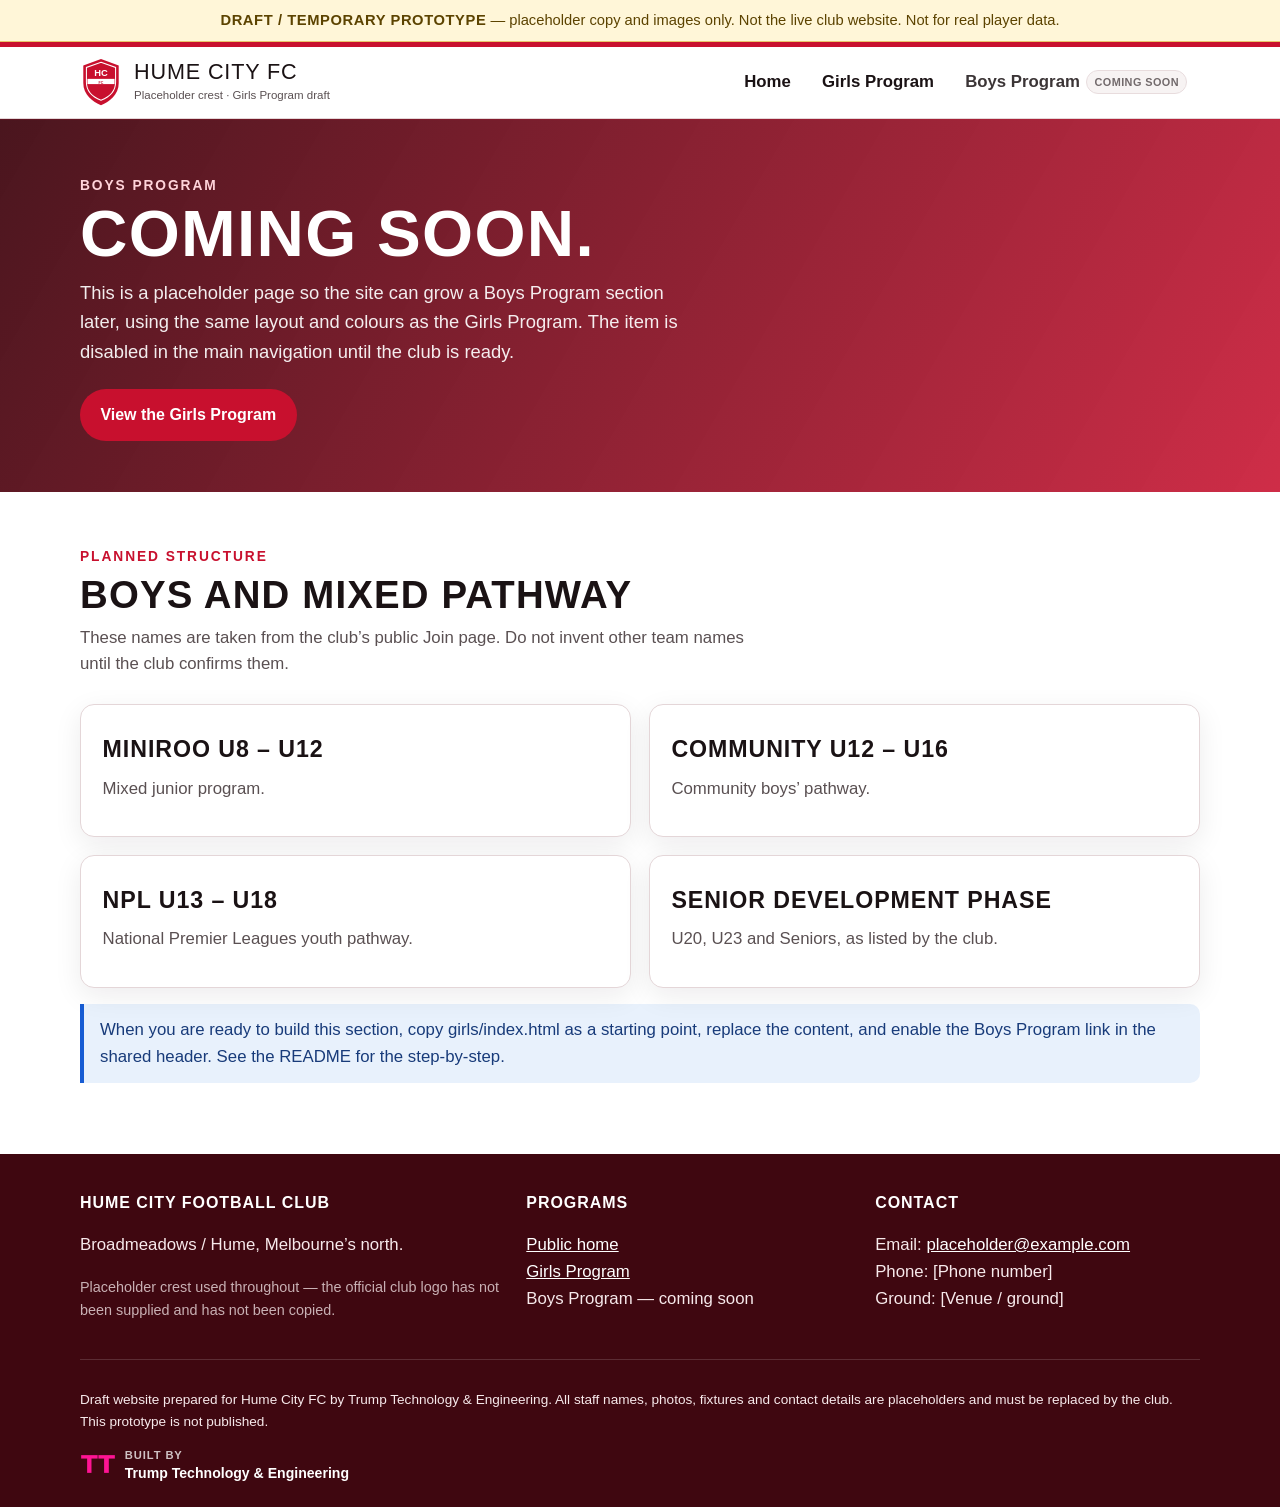
==== boys/index.html @ 2032ac0a "Add Hume City FC girls program prototype (sample data only) Co-authored-by: btrump23 <btrump23@users" ====
<!DOCTYPE html>
<html lang="en-AU">
<head>
  <meta charset="utf-8">
  <meta name="viewport" content="width=device-width, initial-scale=1">
  <title>Boys Program — coming soon | Hume City FC (draft)</title>
  <meta name="description" content="Coming soon stub for the Hume City FC Boys Program.">
  <link rel="icon" href="data:image/svg+xml;charset=utf-8,%3Csvg%20xmlns%3D%22http%3A%2F%2Fwww.w3.org%2F2000%2Fsvg%22%20viewBox%3D%220%200%2080%2096%22%20role%3D%22img%22%20aria-labelledby%3D%22crestTitle%20crestDesc%22%3E%0A%20%20%3Ctitle%20id%3D%22crestTitle%22%3EPlaceholder%20crest%3C%2Ftitle%3E%0A%20%20%3Cdesc%20id%3D%22crestDesc%22%3EA%20simple%20shield%20used%20as%20a%20placeholder.%20This%20is%20not%20the%20official%20Hume%20City%20FC%20logo.%3C%2Fdesc%3E%0A%20%20%3Cpath%20d%3D%22M40%204L74%2016.5V50c0%2022.5-18%2036.5-34%2042.5C24%2086.5%206%2072.5%206%2050V16.5L40%204z%22%20fill%3D%22%23C8102E%22%2F%3E%0A%20%20%3Cpath%20d%3D%22M40%2010L68%2020v28.5c0%2018-14.2%2029.2-28%2034.5-13.8-5.3-28-16.5-28-34.5V20L40%2010z%22%20fill%3D%22%23C8102E%22%20stroke%3D%22%23fff%22%20stroke-width%3D%222%22%2F%3E%0A%20%20%3Cpath%20d%3D%22M14%2042h52v10H14z%22%20fill%3D%22%23fff%22%2F%3E%0A%20%20%3Ctext%20x%3D%2240%22%20y%3D%2236%22%20text-anchor%3D%22middle%22%20fill%3D%22%23fff%22%20font-family%3D%22Arial%20Narrow%2C%20Arial%2C%20sans-serif%22%20font-size%3D%2218%22%20font-weight%3D%22700%22%3EHC%3C%2Ftext%3E%0A%20%20%3Ctext%20x%3D%2240%22%20y%3D%2251.5%22%20text-anchor%3D%22middle%22%20fill%3D%22%23C8102E%22%20font-family%3D%22Arial%20Narrow%2C%20Arial%2C%20sans-serif%22%20font-size%3D%227%22%20font-weight%3D%22700%22%3EFC%3C%2Ftext%3E%0A%3C%2Fsvg%3E%0A">
  <style>
/* Hume City FC Girls Program — shared stylesheet (offline, system fonts) */
:root {
  --red: #C8102E;
  --red-dark: #8E0B20;
  --red-deep: #3F0710;
  --ink: #1A1214;
  --muted: #5A5052;
  --line: #E4D6D8;
  --paper: #F6F2F2;
  --white: #ffffff;
  --good: #0F7B3A;
  --good-bg: #E8F6EE;
  --bad: #B42318;
  --bad-bg: #FDECEC;
  --warn: #9A6700;
  --warn-bg: #FFF6D8;
  --info: #175CD3;
  --info-bg: #E8F1FC;
  --shadow: 0 8px 28px rgba(26, 18, 20, 0.08);
  --radius: 14px;
  --display: "Arial Narrow", "Franklin Gothic Medium", "Helvetica Neue Condensed", Impact, sans-serif;
  --body: "Segoe UI", Calibri, "Helvetica Neue", Arial, sans-serif;
}

*, *::before, *::after { box-sizing: border-box; }
html { scroll-behavior: smooth; }
body {
  margin: 0;
  font-family: var(--body);
  font-size: 1.05rem;
  line-height: 1.6;
  color: var(--ink);
  background: var(--white);
}
img { max-width: 100%; height: auto; }
a { color: var(--red-dark); }
a:hover { color: var(--red); }
:focus-visible {
  outline: 3px solid var(--red);
  outline-offset: 3px;
}
.skip-link {
  position: absolute;
  left: 1rem;
  top: -4rem;
  background: var(--red);
  color: var(--white);
  padding: 0.6rem 1rem;
  z-index: 100;
  border-radius: 0 0 8px 8px;
}
.skip-link:focus { top: 0; }

.wrap {
  width: min(1120px, calc(100% - 2rem));
  margin-inline: auto;
}
.wrap-wide {
  width: min(1240px, calc(100% - 2rem));
  margin-inline: auto;
}

.site-header {
  position: sticky;
  top: 0;
  z-index: 40;
  background: var(--white);
  border-bottom: 1px solid var(--line);
  box-shadow: 0 1px 0 rgba(200, 16, 46, 0.15);
}
.site-header::before {
  content: "";
  display: block;
  height: 5px;
  background: var(--red);
}
.header-inner {
  display: flex;
  align-items: center;
  justify-content: space-between;
  gap: 1rem;
  min-height: 4.4rem;
}
.brand {
  display: flex;
  align-items: center;
  gap: 0.75rem;
  text-decoration: none;
  color: inherit;
}
.brand img, .brand svg, .crest {
  width: 42px;
  height: 50px;
  flex: none;
}
.brand-name {
  display: block;
  font-family: var(--display);
  font-size: 1.35rem;
  letter-spacing: 0.04em;
  text-transform: uppercase;
  line-height: 1;
}
.brand-tag {
  display: block;
  font-size: 0.72rem;
  color: var(--muted);
  margin-top: 0.2rem;
}
.nav-toggle {
  display: none;
  background: var(--white);
  border: 2px solid var(--ink);
  color: var(--ink);
  font-weight: 700;
  padding: 0.4rem 0.7rem;
  border-radius: 8px;
  cursor: pointer;
}
.site-nav {
  display: flex;
  align-items: center;
  gap: 0.35rem;
}
.site-nav a, .site-nav .nav-disabled {
  display: inline-flex;
  align-items: center;
  gap: 0.4rem;
  text-decoration: none;
  color: var(--ink);
  font-weight: 650;
  padding: 0.45rem 0.8rem;
  border-radius: 999px;
}
.site-nav a:hover { background: var(--paper); color: var(--red-dark); }
.site-nav a[aria-current="page"] {
  background: var(--red);
  color: var(--white);
}
.nav-disabled {
  color: var(--muted);
  cursor: not-allowed;
  opacity: 0.85;
}
.badge {
  display: inline-block;
  font-size: 0.68rem;
  font-weight: 700;
  letter-spacing: 0.04em;
  text-transform: uppercase;
  background: var(--paper);
  color: var(--muted);
  border: 1px solid var(--line);
  padding: 0.15rem 0.45rem;
  border-radius: 999px;
  white-space: nowrap;
}
.badge-red { background: var(--red); color: #fff; border-color: var(--red); }
.badge-warn { background: var(--warn-bg); color: var(--warn); border-color: #E8C56B; }
.badge-good { background: var(--good-bg); color: var(--good); border-color: #9DDCB6; }
.badge-bad { background: var(--bad-bg); color: var(--bad); border-color: #F2B8B5; }

.draft-banner {
  background: var(--warn-bg);
  color: #5C4300;
  border-bottom: 1px solid #E8C56B;
  font-size: 0.92rem;
  padding: 0.55rem 0;
  text-align: center;
}
.draft-banner strong { text-transform: uppercase; letter-spacing: 0.04em; }

.hero {
  background:
    linear-gradient(120deg, rgba(63, 7, 16, 0.94), rgba(200, 16, 46, 0.88)),
    repeating-linear-gradient(-45deg, rgba(255,255,255,0.06) 0 12px, transparent 12px 24px);
  color: var(--white);
  padding: 3.5rem 0 3.2rem;
}
.hero h1 {
  font-family: var(--display);
  font-size: clamp(2.3rem, 6vw, 4.1rem);
  line-height: 0.95;
  text-transform: uppercase;
  letter-spacing: 0.02em;
  margin: 0 0 0.8rem;
  font-weight: 700;
}
.hero .lede {
  font-size: 1.15rem;
  max-width: 38rem;
  color: rgba(255,255,255,0.92);
  margin: 0 0 1.4rem;
}
.hero-grid {
  display: grid;
  grid-template-columns: 1.15fr 0.85fr;
  gap: 2rem;
  align-items: center;
}
.hero-actions { display: flex; flex-wrap: wrap; gap: 0.7rem; }

.btn {
  display: inline-flex;
  align-items: center;
  justify-content: center;
  gap: 0.4rem;
  border-radius: 999px;
  padding: 0.7rem 1.15rem;
  font-weight: 700;
  text-decoration: none;
  border: 2px solid transparent;
  cursor: pointer;
  font-family: inherit;
  font-size: 1rem;
  background: var(--red);
  color: var(--white);
}
.btn:hover { background: var(--red-dark); color: var(--white); }
.btn-secondary {
  background: transparent;
  border-color: var(--white);
  color: var(--white);
}
.btn-secondary:hover { background: var(--white); color: var(--red-dark); }
.btn-outline {
  background: var(--white);
  color: var(--red-dark);
  border-color: var(--red);
}
.btn-outline:hover { background: var(--red); color: var(--white); }
.btn-ghost {
  background: transparent;
  color: var(--ink);
  border-color: var(--line);
}
.btn-ghost:hover { border-color: var(--ink); background: var(--paper); color: var(--ink); }
.btn-small { padding: 0.35rem 0.75rem; font-size: 0.9rem; }

.kicker {
  font-family: var(--display);
  text-transform: uppercase;
  letter-spacing: 0.14em;
  color: var(--red);
  font-size: 0.86rem;
  margin: 0 0 0.4rem;
  font-weight: 700;
}
.section { padding: 3.4rem 0; }
.section-alt { background: var(--paper); }
.section h2 {
  font-family: var(--display);
  text-transform: uppercase;
  letter-spacing: 0.03em;
  font-size: clamp(1.7rem, 3vw, 2.4rem);
  line-height: 1.05;
  margin: 0 0 0.6rem;
}
.section .intro { max-width: 42rem; color: var(--muted); margin: 0 0 1.6rem; }

.cards, .grid-3, .grid-2, .grid-4 {
  display: grid;
  gap: 1.1rem;
}
.grid-2 { grid-template-columns: repeat(2, 1fr); }
.grid-3 { grid-template-columns: repeat(3, 1fr); }
.grid-4 { grid-template-columns: repeat(4, 1fr); }

.card {
  background: var(--white);
  border: 1px solid var(--line);
  border-radius: var(--radius);
  box-shadow: var(--shadow);
  padding: 1.3rem 1.35rem;
}
.card-link {
  text-decoration: none;
  color: inherit;
  display: block;
  transition: transform 0.15s ease, box-shadow 0.15s ease;
}
.card-link:hover {
  transform: translateY(-3px);
  box-shadow: 0 14px 34px rgba(26, 18, 20, 0.12);
  border-color: #f0b8bf;
}
.card h3 {
  font-family: var(--display);
  text-transform: uppercase;
  letter-spacing: 0.04em;
  margin: 0.35rem 0 0.45rem;
  font-size: 1.45rem;
}
.card p { margin: 0 0 0.8rem; color: var(--muted); }
.card .card-go {
  font-weight: 700;
  color: var(--red-dark);
}

.photo-ph {
  display: flex;
  align-items: center;
  justify-content: center;
  text-align: center;
  min-height: 200px;
  border-radius: var(--radius);
  border: 2px dashed rgba(255,255,255,0.55);
  background:
    linear-gradient(160deg, #6a101c 0%, #C8102E 55%, #3F0710 100%);
  color: #fff;
  font-weight: 700;
  letter-spacing: 0.04em;
  text-transform: uppercase;
  font-family: var(--display);
  font-size: 0.95rem;
  padding: 1rem;
}
.photo-ph--paper {
  border-color: var(--line);
  background: linear-gradient(160deg, #ead9db, #c9a3a8 55%, #8e3b47);
  color: var(--ink);
  min-height: 160px;
}
.photo-ph--dark {
  background: linear-gradient(160deg, #1A1214, #5a1520 60%, #C8102E);
}

.avatar-ph {
  width: 84px;
  height: 84px;
  border-radius: 50%;
  background: linear-gradient(160deg, #ead9db, #8e3b47);
  border: 3px solid var(--white);
  box-shadow: 0 0 0 2px var(--red);
  display: flex;
  align-items: center;
  justify-content: center;
  color: #fff;
  font-family: var(--display);
  font-size: 1.4rem;
  letter-spacing: 0.05em;
}

.staff-card .role { color: var(--red-dark); font-weight: 700; margin: 0.15rem 0 0.5rem; }
.staff-card .bio { color: var(--muted); }
.qual { display: flex; flex-wrap: wrap; gap: 0.35rem; margin-top: 0.8rem; }

.pathway {
  display: grid;
  grid-template-columns: repeat(4, 1fr);
  gap: 0.8rem;
}
.pathway-step {
  position: relative;
  background: var(--white);
  border: 1px solid var(--line);
  border-top: 6px solid var(--red);
  border-radius: var(--radius);
  padding: 1.1rem;
}
.pathway-step .n {
  font-family: var(--display);
  color: var(--red);
  font-size: 1.3rem;
  letter-spacing: 0.08em;
}
.note {
  background: var(--info-bg);
  border-left: 4px solid var(--info);
  padding: 0.8rem 1rem;
  border-radius: 0 10px 10px 0;
  color: #183B7A;
  margin-top: 1rem;
}
.warn-note {
  background: var(--warn-bg);
  border-left: 4px solid var(--warn);
  padding: 0.8rem 1rem;
  border-radius: 0 10px 10px 0;
  color: #5C4300;
}
.sensitive-note {
  background: var(--bad-bg);
  border-left: 4px solid var(--bad);
  padding: 0.8rem 1rem;
  border-radius: 0 10px 10px 0;
  color: #7A150F;
}

.timeline { list-style: none; margin: 0; padding: 0; }
.timeline li {
  display: grid;
  grid-template-columns: 8.5rem 1fr;
  gap: 1rem;
  padding: 0.85rem 0;
  border-top: 1px solid var(--line);
}
.timeline strong { font-family: var(--display); text-transform: uppercase; letter-spacing: 0.04em; }

.week-grid {
  display: grid;
  grid-template-columns: repeat(7, 1fr);
  gap: 0.5rem;
}
.week-day {
  background: var(--white);
  border: 1px solid var(--line);
  border-radius: 10px;
  padding: 0.7rem;
  min-height: 7.5rem;
}
.week-day h3 { margin: 0 0 0.35rem; font-size: 0.95rem; text-transform: uppercase; letter-spacing: 0.06em; }
.week-day p { margin: 0; font-size: 0.88rem; color: var(--muted); }
.week-day.off { background: #f3f0f0; }

.form {
  display: grid;
  gap: 0.85rem;
}
.form label, .field label {
  display: block;
  font-weight: 700;
  margin-bottom: 0.25rem;
}
.form input, .form select, .form textarea,
.field input, .field select, .field textarea {
  width: 100%;
  font: inherit;
  padding: 0.55rem 0.7rem;
  border: 1px solid #cbb7b9;
  border-radius: 8px;
  background: var(--white);
  color: var(--ink);
}
.form textarea { min-height: 7rem; resize: vertical; }
.help { font-size: 0.88rem; color: var(--muted); margin: 0.25rem 0 0; }

.checklist { list-style: none; padding: 0; margin: 0; }
.checklist li {
  display: flex;
  gap: 0.6rem;
  align-items: flex-start;
  padding: 0.45rem 0;
  border-bottom: 1px solid var(--line);
}
.checklist li::before {
  content: "✓";
  color: var(--red);
  font-weight: 800;
  flex: none;
}

.site-footer {
  background: var(--red-deep);
  color: #f7e9eb;
  padding: 2.2rem 0 1.6rem;
  margin-top: 0;
}
.site-footer a { color: #fff; }
.footer-grid {
  display: grid;
  grid-template-columns: 1.3fr 1fr 1fr;
  gap: 1.5rem;
}
.site-footer h2, .site-footer h3 {
  font-family: var(--display);
  text-transform: uppercase;
  letter-spacing: 0.06em;
  font-size: 1rem;
  margin: 0 0 0.6rem;
  color: #fff;
}
.muted, .tiny { color: rgba(247, 233, 235, 0.75); font-size: 0.9rem; }
.legal { border-top: 1px solid rgba(255,255,255,0.15); margin-top: 1.4rem; padding-top: 1rem; font-size: 0.85rem; }

/* Prototype hub */
.hub-hero { padding: 2.6rem 0 1.4rem; }
.hub-hero h1 { margin-bottom: 0.5rem; }
.hub-cards { display: grid; grid-template-columns: repeat(3, 1fr); gap: 1.1rem; }
.hub-card {
  min-height: 16rem;
  display: flex;
  flex-direction: column;
  border-top: 8px solid var(--red);
}
.hub-card .num {
  font-family: var(--display);
  color: var(--red);
  letter-spacing: 0.12em;
  font-size: 0.9rem;
}
.hub-card .card-go { margin-top: auto; }

@media (max-width: 900px) {
  .hero-grid, .grid-3, .grid-4, .pathway, .hub-cards, .footer-grid, .week-grid {
    grid-template-columns: 1fr 1fr;
  }
  .week-grid { grid-template-columns: 1fr 1fr; }
}
@media (max-width: 720px) {
  .nav-toggle { display: inline-flex; }
  .site-nav {
    display: none;
    position: absolute;
    left: 0; right: 0;
    top: 100%;
    background: var(--white);
    border-bottom: 1px solid var(--line);
    flex-direction: column;
    align-items: stretch;
    padding: 0.6rem;
  }
  .site-nav.is-open { display: flex; }
  .header-inner { position: relative; }
  .hero-grid, .grid-2, .grid-3, .grid-4, .pathway, .hub-cards, .footer-grid, .week-grid, .timeline li {
    grid-template-columns: 1fr;
  }
  .hero { padding: 2.2rem 0; }
}

@media (prefers-reduced-motion: reduce) {
  html { scroll-behavior: auto; }
  .card-link { transition: none; }
}


/* Built by Trump Technology & Engineering */
.built-by {
  display: flex;
  align-items: center;
  gap: 0.55rem;
  text-decoration: none;
  color: inherit;
}
.built-by img {
  width: 36px;
  height: 20px;
  object-fit: contain;
  flex: none;
  display: block;
}
.built-by-label {
  display: block;
  font-size: 0.7rem;
  letter-spacing: 0.08em;
  text-transform: uppercase;
  opacity: 0.75;
  font-weight: 700;
}
.built-by-name {
  display: block;
  font-weight: 700;
  font-size: 0.88rem;
  line-height: 1.2;
}
.site-footer .built-by,
.coach-foot .built-by {
  margin-top: 0.9rem;
  color: #fff;
}
.coach-foot {
  border-top: 1px solid var(--line);
  padding: 1rem 0 1.3rem;
  margin-top: auto;
}

  </style>
</head>
<body>
  <a class="skip-link" href="#main">Skip to content</a>
  <div class="draft-banner"><div class="wrap"><strong>Draft / temporary prototype</strong> — placeholder copy and images only. Not the live club website. Not for real player data.</div></div>
  <header class="site-header">
    <div class="wrap header-inner">
      <a class="brand" href="../site/index.html">
        <img src="data:image/svg+xml;charset=utf-8,%3Csvg%20xmlns%3D%22http%3A%2F%2Fwww.w3.org%2F2000%2Fsvg%22%20viewBox%3D%220%200%2080%2096%22%20role%3D%22img%22%20aria-labelledby%3D%22crestTitle%20crestDesc%22%3E%0A%20%20%3Ctitle%20id%3D%22crestTitle%22%3EPlaceholder%20crest%3C%2Ftitle%3E%0A%20%20%3Cdesc%20id%3D%22crestDesc%22%3EA%20simple%20shield%20used%20as%20a%20placeholder.%20This%20is%20not%20the%20official%20Hume%20City%20FC%20logo.%3C%2Fdesc%3E%0A%20%20%3Cpath%20d%3D%22M40%204L74%2016.5V50c0%2022.5-18%2036.5-34%2042.5C24%2086.5%206%2072.5%206%2050V16.5L40%204z%22%20fill%3D%22%23C8102E%22%2F%3E%0A%20%20%3Cpath%20d%3D%22M40%2010L68%2020v28.5c0%2018-14.2%2029.2-28%2034.5-13.8-5.3-28-16.5-28-34.5V20L40%2010z%22%20fill%3D%22%23C8102E%22%20stroke%3D%22%23fff%22%20stroke-width%3D%222%22%2F%3E%0A%20%20%3Cpath%20d%3D%22M14%2042h52v10H14z%22%20fill%3D%22%23fff%22%2F%3E%0A%20%20%3Ctext%20x%3D%2240%22%20y%3D%2236%22%20text-anchor%3D%22middle%22%20fill%3D%22%23fff%22%20font-family%3D%22Arial%20Narrow%2C%20Arial%2C%20sans-serif%22%20font-size%3D%2218%22%20font-weight%3D%22700%22%3EHC%3C%2Ftext%3E%0A%20%20%3Ctext%20x%3D%2240%22%20y%3D%2251.5%22%20text-anchor%3D%22middle%22%20fill%3D%22%23C8102E%22%20font-family%3D%22Arial%20Narrow%2C%20Arial%2C%20sans-serif%22%20font-size%3D%227%22%20font-weight%3D%22700%22%3EFC%3C%2Ftext%3E%0A%3C%2Fsvg%3E%0A" width="42" height="50" alt="Placeholder crest">
        <span>
          <span class="brand-name">Hume City FC</span>
          <span class="brand-tag">Placeholder crest · Girls Program draft</span>
        </span>
      </a>
      <button class="nav-toggle" type="button" aria-expanded="false" aria-controls="site-nav">Menu</button>
      <nav class="site-nav" id="site-nav" aria-label="Primary">
        <a href="../site/index.html">Home</a>
        <a href="../girls/index.html">Girls Program</a>
        <span class="nav-disabled" title="Coming soon" aria-disabled="true">Boys Program <span class="badge">Coming soon</span></span>
      </nav>
    </div>
  </header>
  <main id="main">
    <section class="hero">
      <div class="wrap">
        <p class="kicker" style="color:#ffd4da">Boys Program</p>
        <h1>Coming soon.</h1>
        <p class="lede">This is a placeholder page so the site can grow a Boys Program section later, using the same layout and colours as the Girls Program. The item is disabled in the main navigation until the club is ready.</p>
        <a class="btn" href="../girls/index.html">View the Girls Program</a>
      </div>
    </section>
    <section class="section">
      <div class="wrap">
        <p class="kicker">Planned structure</p>
        <h2>Boys and mixed pathway</h2>
        <p class="intro">These names are taken from the club’s public Join page. Do not invent other team names until the club confirms them.</p>
        <div class="grid-2">
          <article class="card"><h3>MiniRoo U8 – U12</h3><p>Mixed junior program.</p></article>
          <article class="card"><h3>Community U12 – U16</h3><p>Community boys’ pathway.</p></article>
          <article class="card"><h3>NPL U13 – U18</h3><p>National Premier Leagues youth pathway.</p></article>
          <article class="card"><h3>Senior Development Phase</h3><p>U20, U23 and Seniors, as listed by the club.</p></article>
        </div>
        <p class="note">When you are ready to build this section, copy girls/index.html as a starting point, replace the content, and enable the Boys Program link in the shared header. See the README for the step-by-step.</p>
      </div>
    </section>
  </main>
  <footer class="site-footer">
    <div class="wrap footer-grid">
      <div>
        <h2>Hume City Football Club</h2>
        <p>Broadmeadows / Hume, Melbourne’s north.</p>
        <p class="tiny">Placeholder crest used throughout — the official club logo has not been supplied and has not been copied.</p>
      </div>
      <div>
        <h3>Programs</h3>
        <p><a href="../site/index.html">Public home</a><br>
        <a href="../girls/index.html">Girls Program</a><br>
        Boys Program — coming soon</p>
      </div>
      <div>
        <h3>Contact</h3>
        <p>Email: <a href="mailto:placeholder@example.com">placeholder@example.com</a><br>
        Phone: [Phone number]<br>
        Ground: [Venue / ground]</p>
      </div>
    </div>
    <div class="wrap legal">
      <p>Draft website prepared for Hume City FC by Trump Technology &amp; Engineering. All staff names, photos, fixtures and contact details are placeholders and must be replaced by the club. This prototype is not published.</p>
          <div class="built-by"><img src="[data-uri]" width="36" height="20" alt="Trump Technology &amp; Engineering mark"><span><span class="built-by-label">Built by</span><span class="built-by-name">Trump Technology &amp; Engineering</span></span></div>
    </div>
  </footer>
  <script>
(function () {
  var toggle = document.querySelector(".nav-toggle");
  var nav = document.getElementById("site-nav");
  if (!toggle || !nav) return;
  toggle.addEventListener("click", function () {
    var open = nav.classList.toggle("is-open");
    toggle.setAttribute("aria-expanded", open ? "true" : "false");
    toggle.textContent = open ? "Close" : "Menu";
  });
})();

  </script>
</body>
</html>
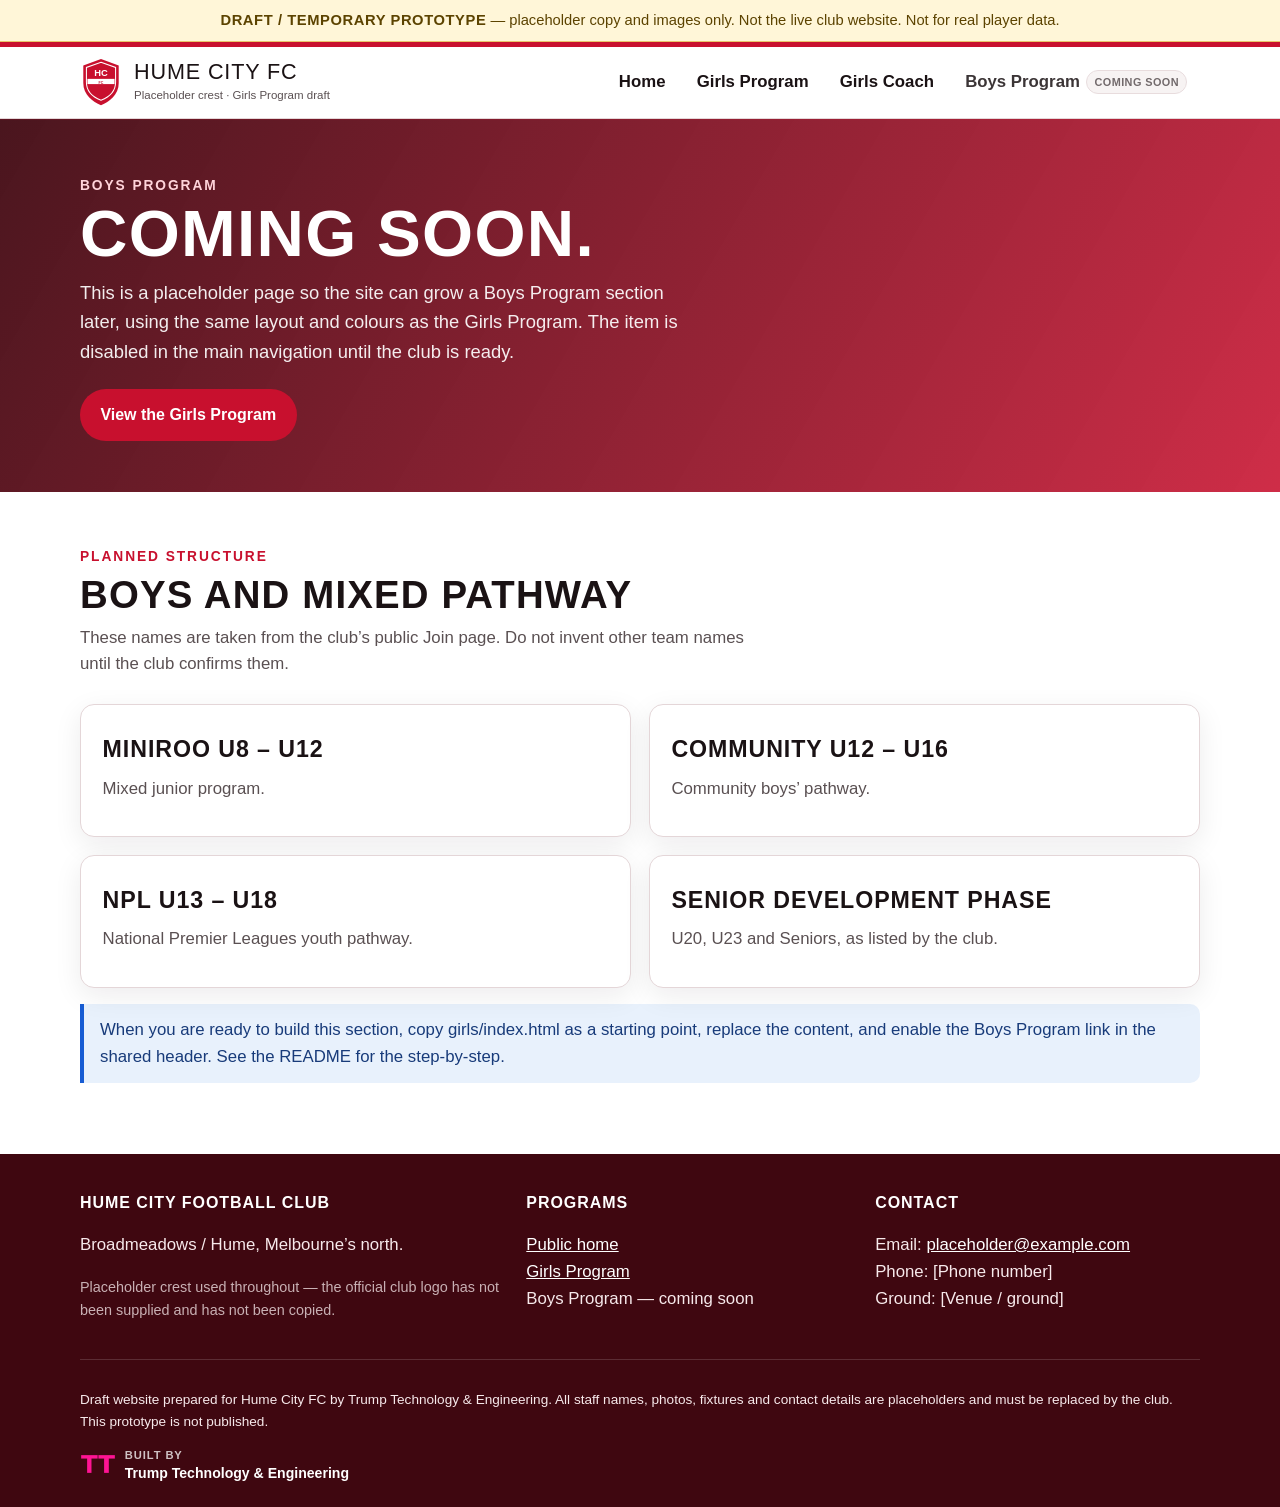
==== commit c3e812ca: "Add Girls Coach nav link Co-authored-by: btrump23 <btrump23@users.noreply.github.com>" ====
--- a/boys/index.html
+++ b/boys/index.html
@@ -534,6 +534,7 @@
 
 
 /* Built by Trump Technology & Engineering */
+a.built-by{text-decoration:none;color:inherit;cursor:pointer}a.built-by:hover .built-by-name{text-decoration:underline}
 .built-by {
   display: flex;
   align-items: center;
@@ -591,6 +592,7 @@
       <nav class="site-nav" id="site-nav" aria-label="Primary">
         <a href="../site/index.html">Home</a>
         <a href="../girls/index.html">Girls Program</a>
+        <a href="../coach/index.html">Girls Coach</a>
         <span class="nav-disabled" title="Coming soon" aria-disabled="true">Boys Program <span class="badge">Coming soon</span></span>
       </nav>
     </div>
@@ -641,7 +643,7 @@
     </div>
     <div class="wrap legal">
       <p>Draft website prepared for Hume City FC by Trump Technology &amp; Engineering. All staff names, photos, fixtures and contact details are placeholders and must be replaced by the club. This prototype is not published.</p>
-          <div class="built-by"><img src="[data-uri]" width="36" height="20" alt="Trump Technology &amp; Engineering mark"><span><span class="built-by-label">Built by</span><span class="built-by-name">Trump Technology &amp; Engineering</span></span></div>
+          <a class="built-by" href="https://trump.tech" target="_blank" rel="noopener" title="Trump Technology &amp; Engineering, trump.tech"><img src="[data-uri]" width="36" height="20" alt="Trump Technology &amp; Engineering mark"><span><span class="built-by-label">Built by</span><span class="built-by-name">Trump Technology &amp; Engineering</span></span></a>
     </div>
   </footer>
   <script>
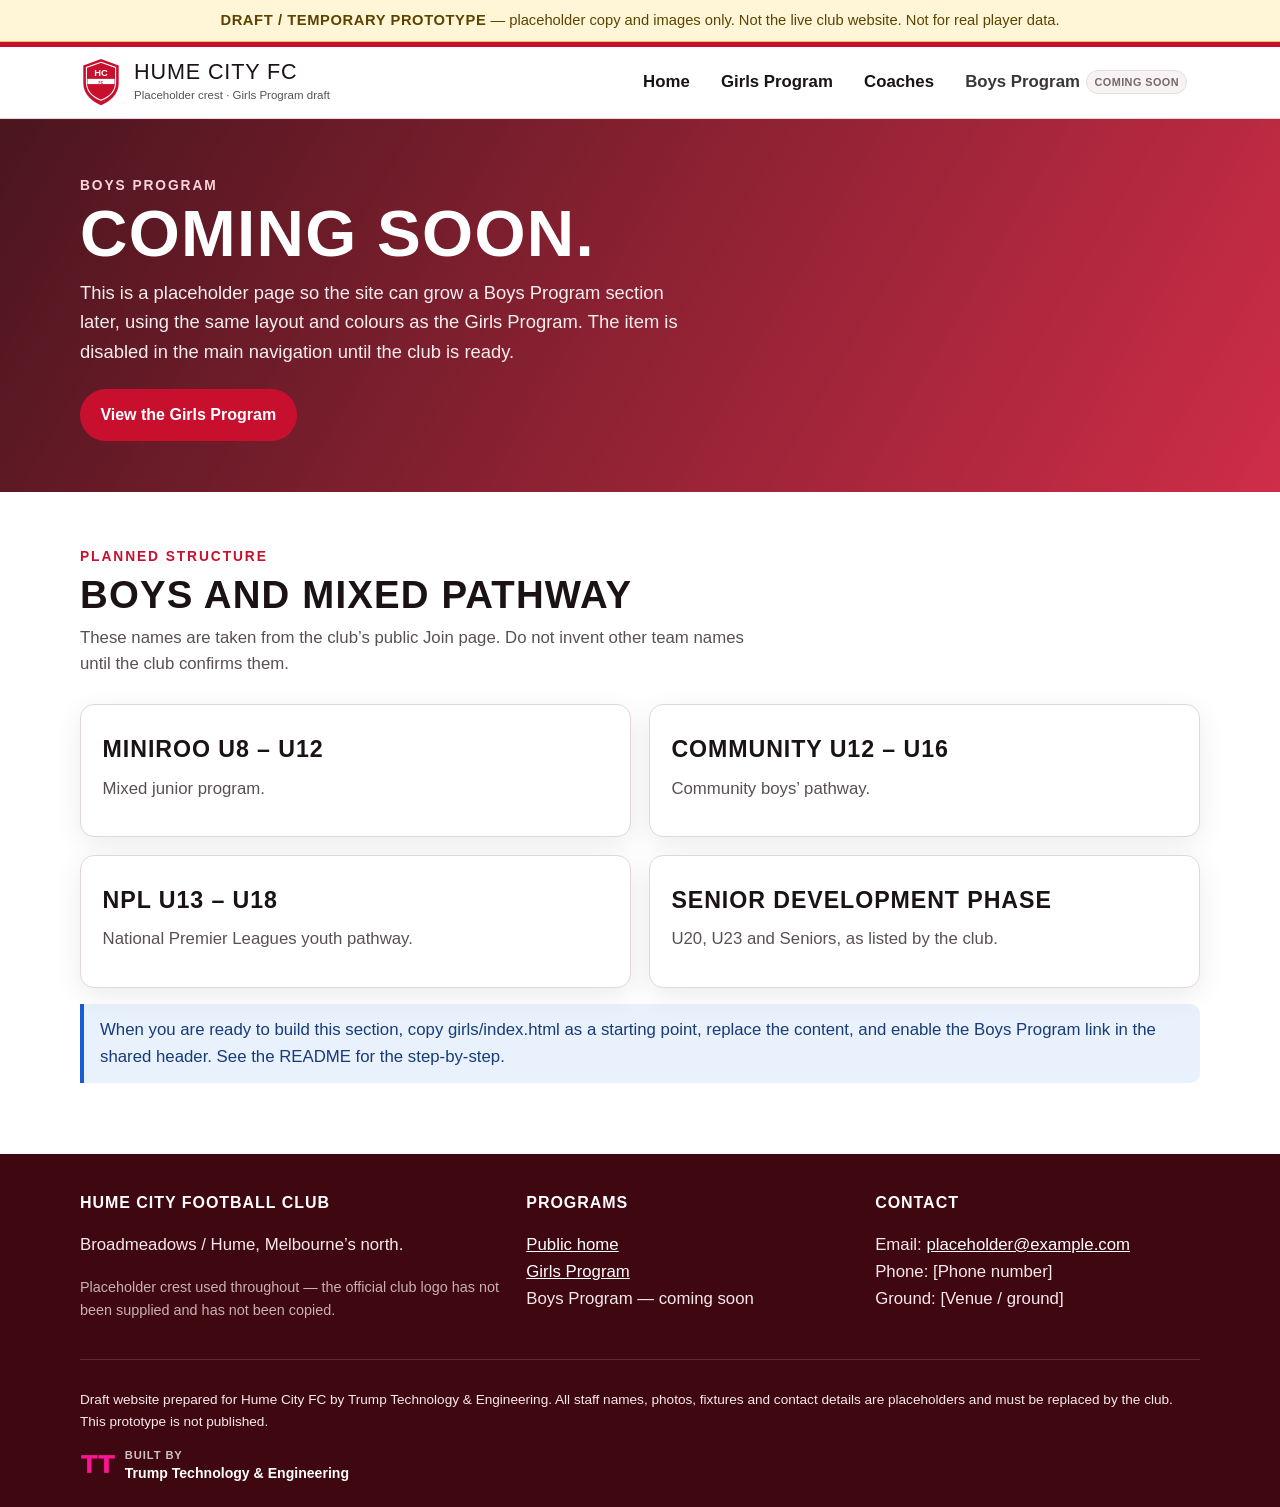
==== commit 5b994385: "Rename nav item to Coaches Co-authored-by: btrump23 <btrump23@users.noreply.github.com>" ====
--- a/boys/index.html
+++ b/boys/index.html
@@ -592,7 +592,7 @@
       <nav class="site-nav" id="site-nav" aria-label="Primary">
         <a href="../site/index.html">Home</a>
         <a href="../girls/index.html">Girls Program</a>
-        <a href="../coach/index.html">Girls Coach</a>
+        <a href="../coach/index.html">Coaches</a>
         <span class="nav-disabled" title="Coming soon" aria-disabled="true">Boys Program <span class="badge">Coming soon</span></span>
       </nav>
     </div>
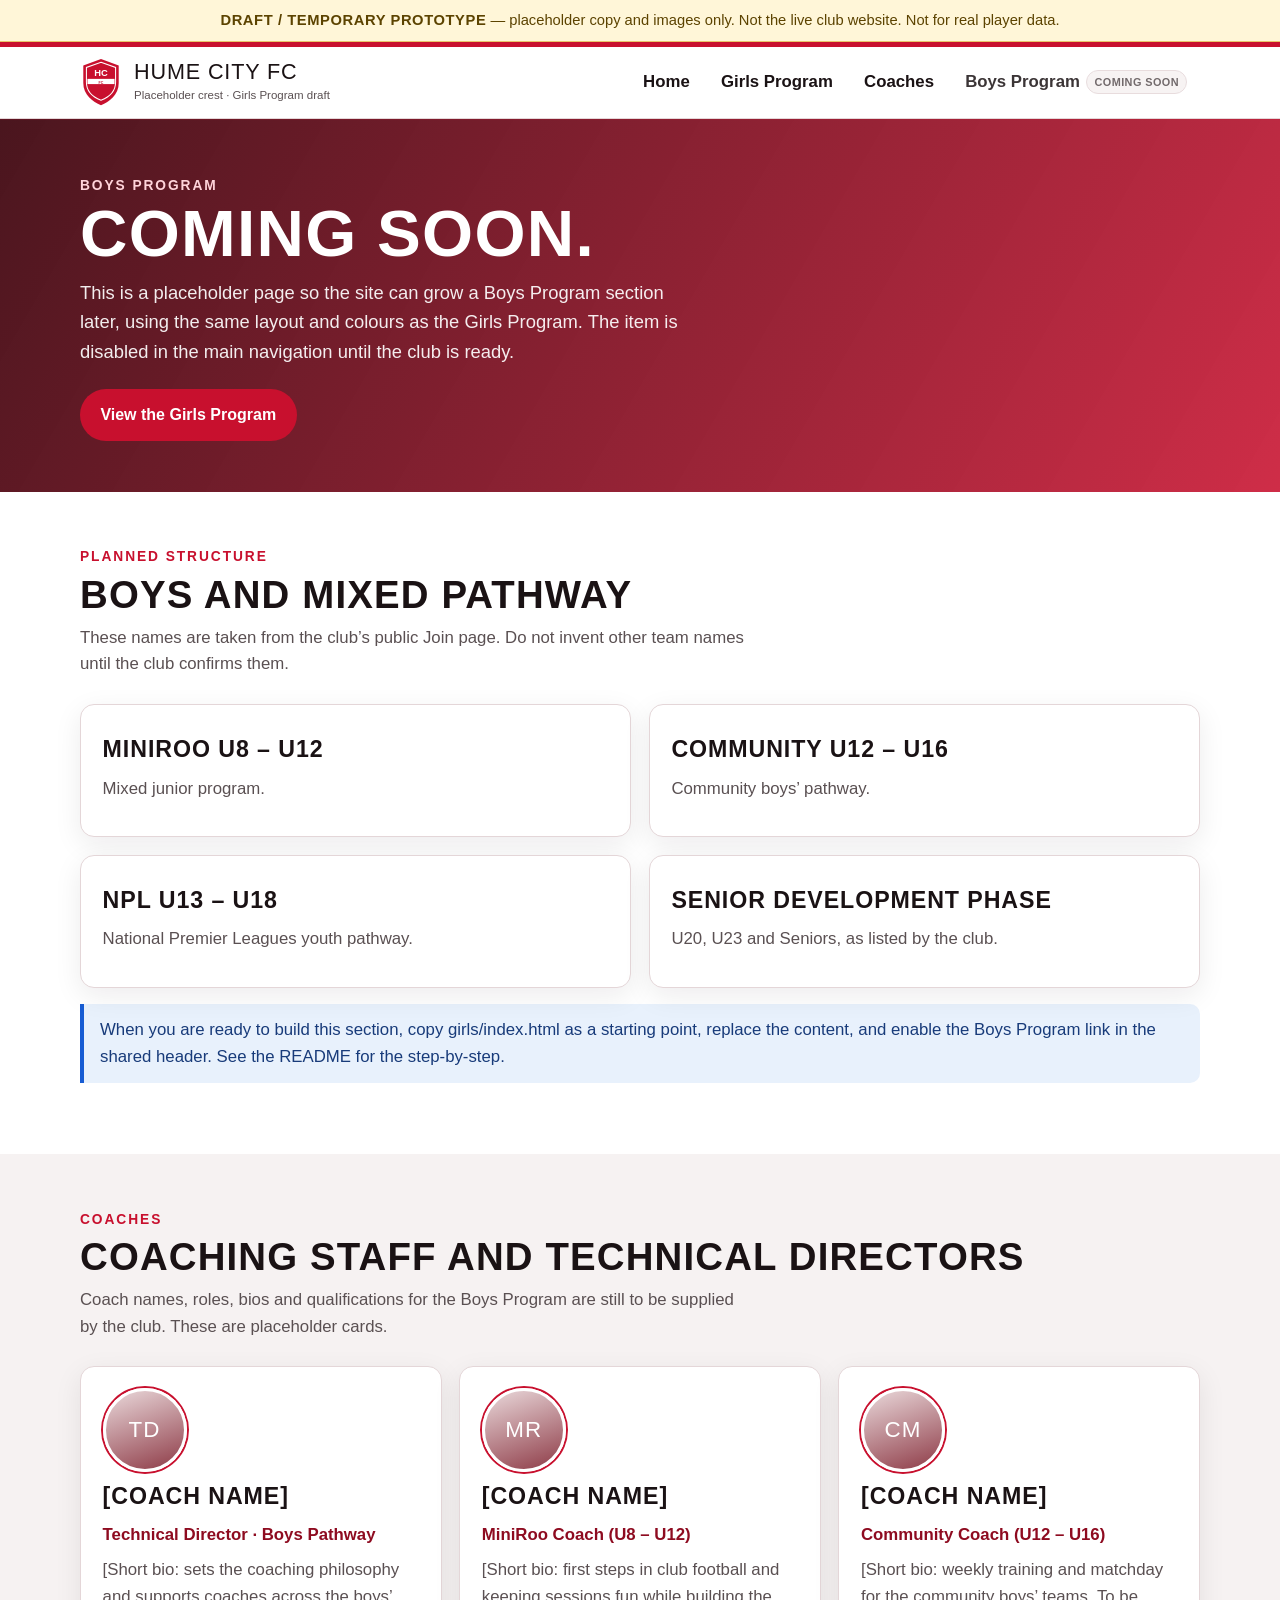
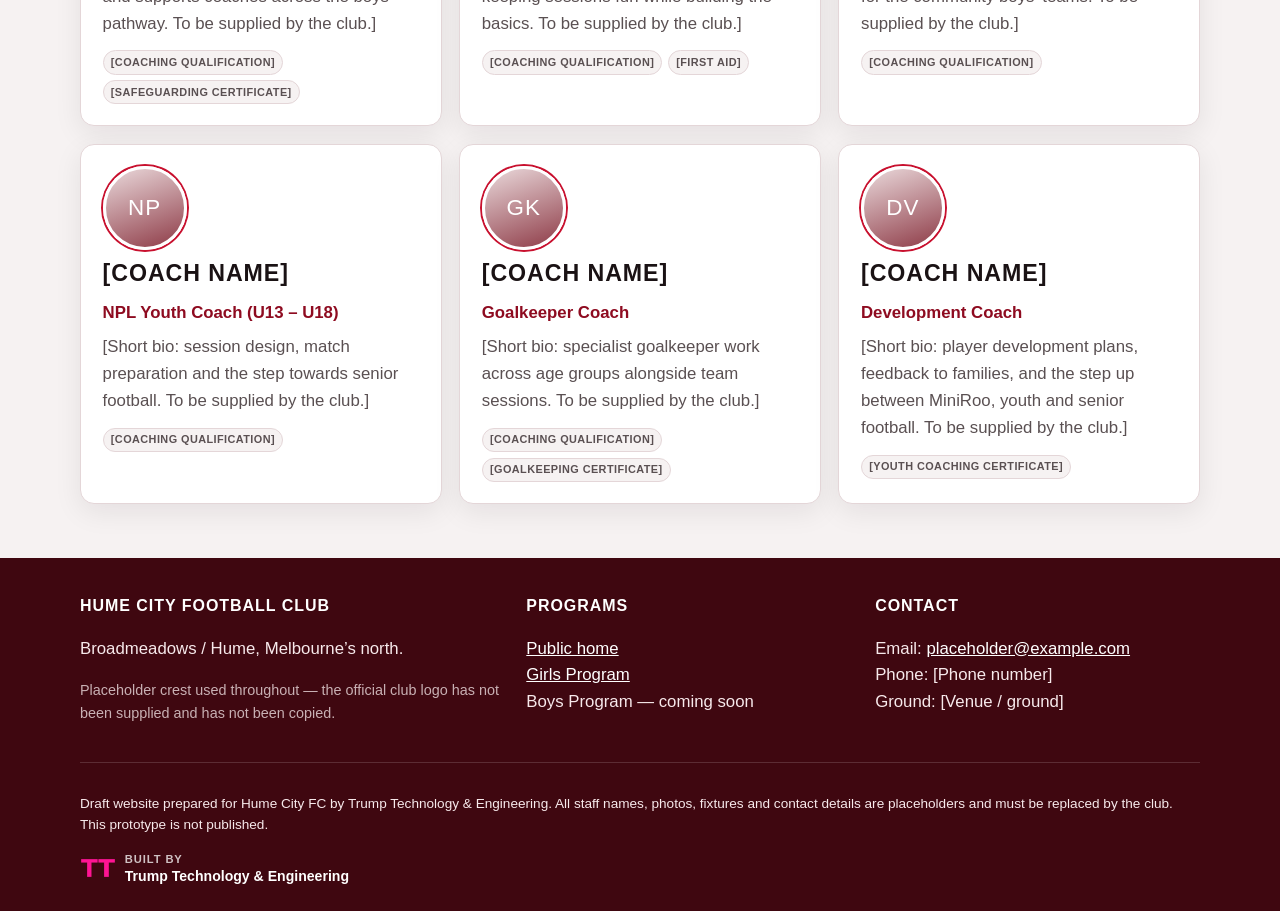
==== commit 9841cd4f: "Boys page: add Coaches section Co-authored-by: btrump23 <btrump23@users.noreply.github.com>" ====
--- a/boys/index.html
+++ b/boys/index.html
@@ -620,6 +620,72 @@
         <p class="note">When you are ready to build this section, copy girls/index.html as a starting point, replace the content, and enable the Boys Program link in the shared header. See the README for the step-by-step.</p>
       </div>
     </section>
+    <section class="section section-alt" id="staff">
+      <div class="wrap">
+        <p class="kicker">Coaches</p>
+        <h2>Coaching staff and technical directors</h2>
+        <p class="intro">Coach names, roles, bios and qualifications for the Boys Program are still to be supplied by the club. These are placeholder cards.</p>
+        <div class="grid-3">
+          <article class="card staff-card">
+            <div class="avatar-ph" aria-hidden="true">TD</div>
+            <h3>[Coach name]</h3>
+            <p class="role">Technical Director · Boys Pathway</p>
+            <p class="bio">[Short bio: sets the coaching philosophy and supports coaches across the boys’ pathway. To be supplied by the club.]</p>
+            <div class="qual">
+              <span class="badge">[Coaching qualification]</span>
+              <span class="badge">[Safeguarding certificate]</span>
+            </div>
+          </article>
+          <article class="card staff-card">
+            <div class="avatar-ph" aria-hidden="true">MR</div>
+            <h3>[Coach name]</h3>
+            <p class="role">MiniRoo Coach (U8 – U12)</p>
+            <p class="bio">[Short bio: first steps in club football and keeping sessions fun while building the basics. To be supplied by the club.]</p>
+            <div class="qual">
+              <span class="badge">[Coaching qualification]</span>
+              <span class="badge">[First aid]</span>
+            </div>
+          </article>
+          <article class="card staff-card">
+            <div class="avatar-ph" aria-hidden="true">CM</div>
+            <h3>[Coach name]</h3>
+            <p class="role">Community Coach (U12 – U16)</p>
+            <p class="bio">[Short bio: weekly training and matchday for the community boys’ teams. To be supplied by the club.]</p>
+            <div class="qual">
+              <span class="badge">[Coaching qualification]</span>
+            </div>
+          </article>
+          <article class="card staff-card">
+            <div class="avatar-ph" aria-hidden="true">NP</div>
+            <h3>[Coach name]</h3>
+            <p class="role">NPL Youth Coach (U13 – U18)</p>
+            <p class="bio">[Short bio: session design, match preparation and the step towards senior football. To be supplied by the club.]</p>
+            <div class="qual">
+              <span class="badge">[Coaching qualification]</span>
+            </div>
+          </article>
+          <article class="card staff-card">
+            <div class="avatar-ph" aria-hidden="true">GK</div>
+            <h3>[Coach name]</h3>
+            <p class="role">Goalkeeper Coach</p>
+            <p class="bio">[Short bio: specialist goalkeeper work across age groups alongside team sessions. To be supplied by the club.]</p>
+            <div class="qual">
+              <span class="badge">[Coaching qualification]</span>
+              <span class="badge">[Goalkeeping certificate]</span>
+            </div>
+          </article>
+          <article class="card staff-card">
+            <div class="avatar-ph" aria-hidden="true">DV</div>
+            <h3>[Coach name]</h3>
+            <p class="role">Development Coach</p>
+            <p class="bio">[Short bio: player development plans, feedback to families, and the step up between MiniRoo, youth and senior football. To be supplied by the club.]</p>
+            <div class="qual">
+              <span class="badge">[Youth coaching certificate]</span>
+            </div>
+          </article>
+        </div>
+      </div>
+    </section>
   </main>
   <footer class="site-footer">
     <div class="wrap footer-grid">
